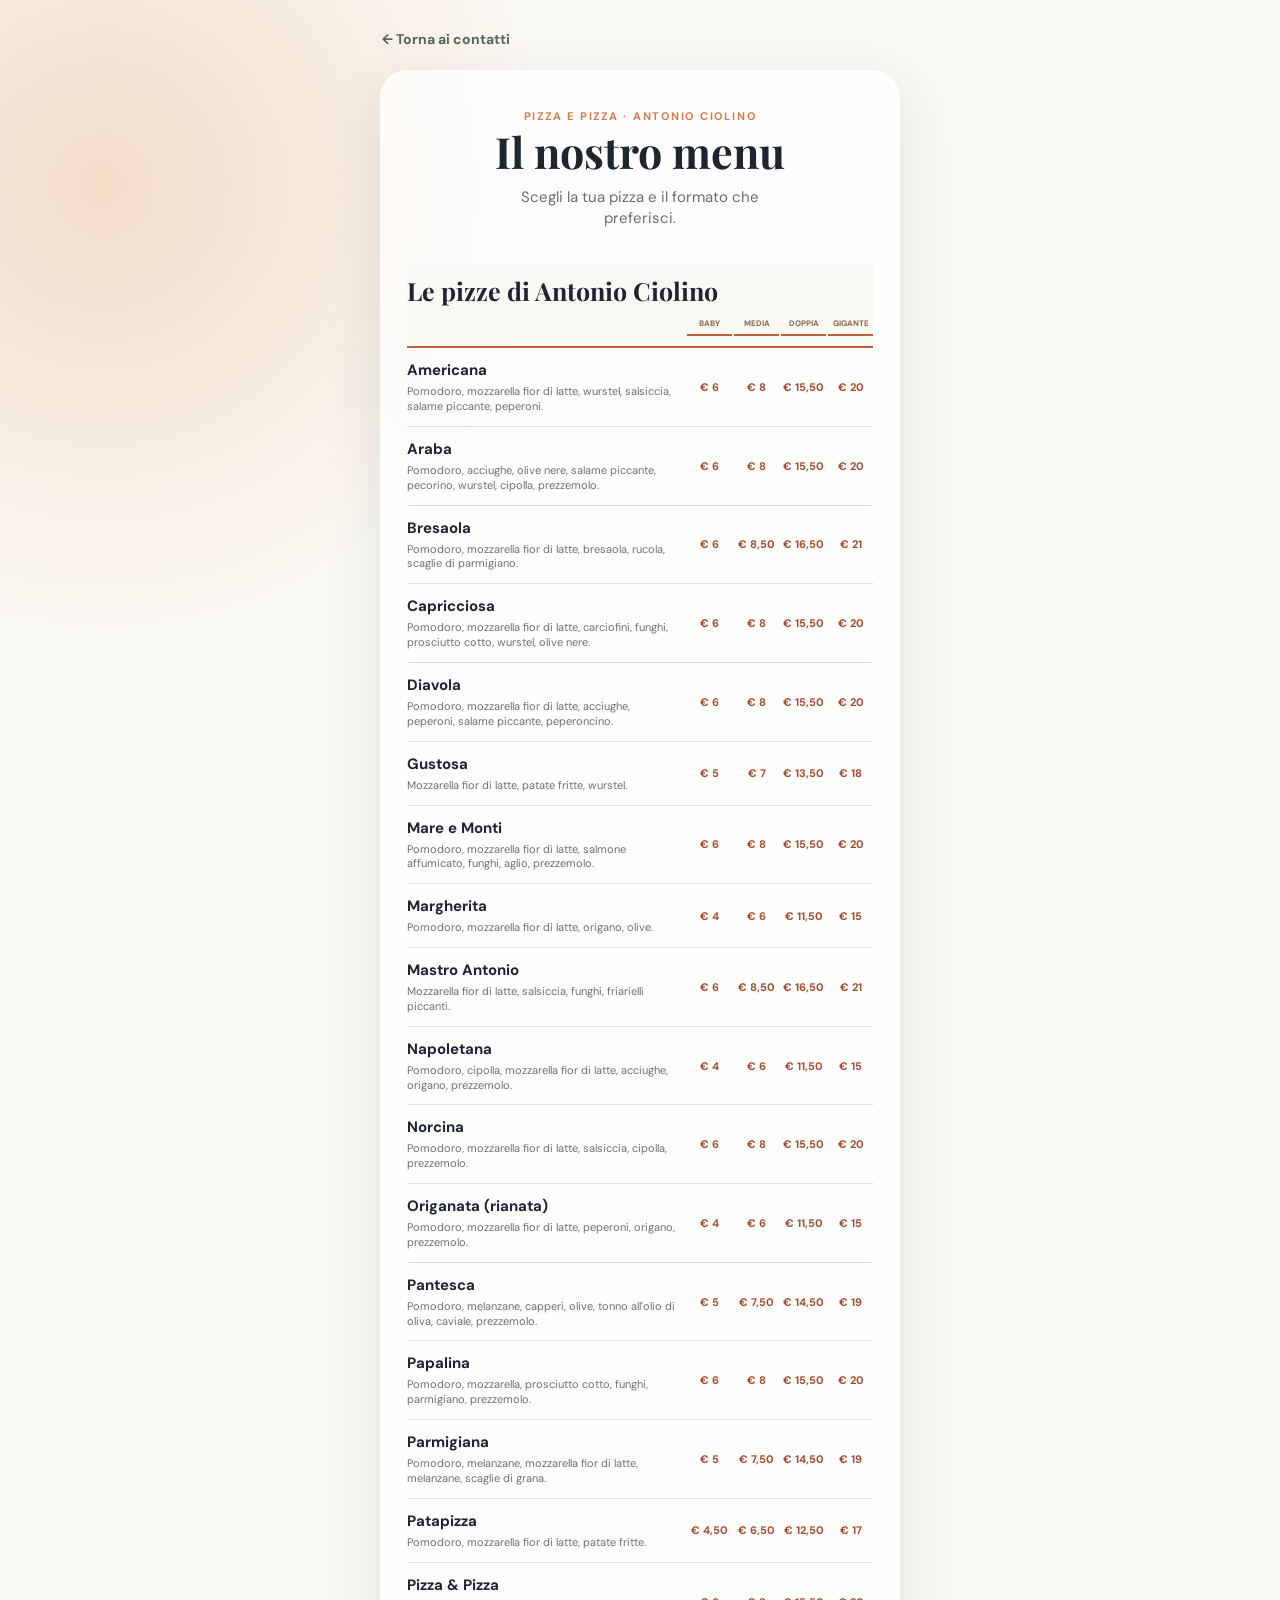
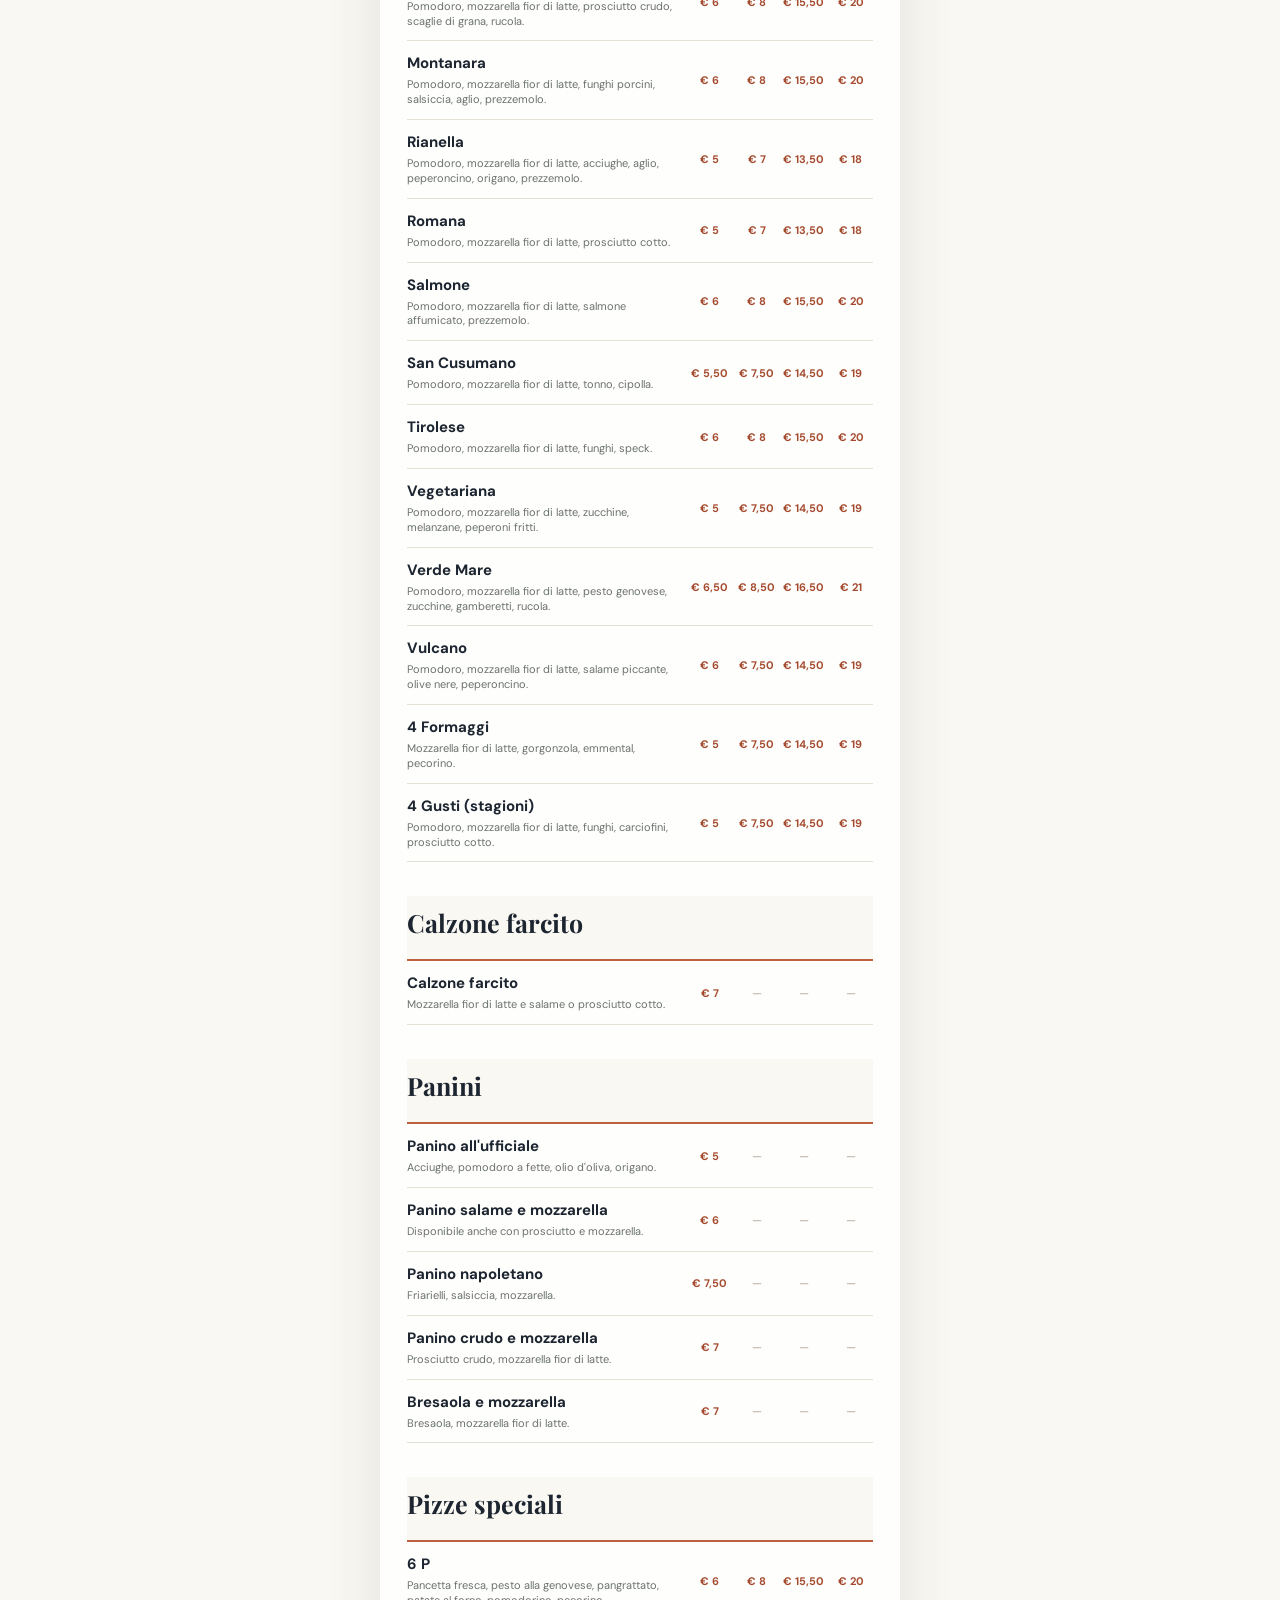
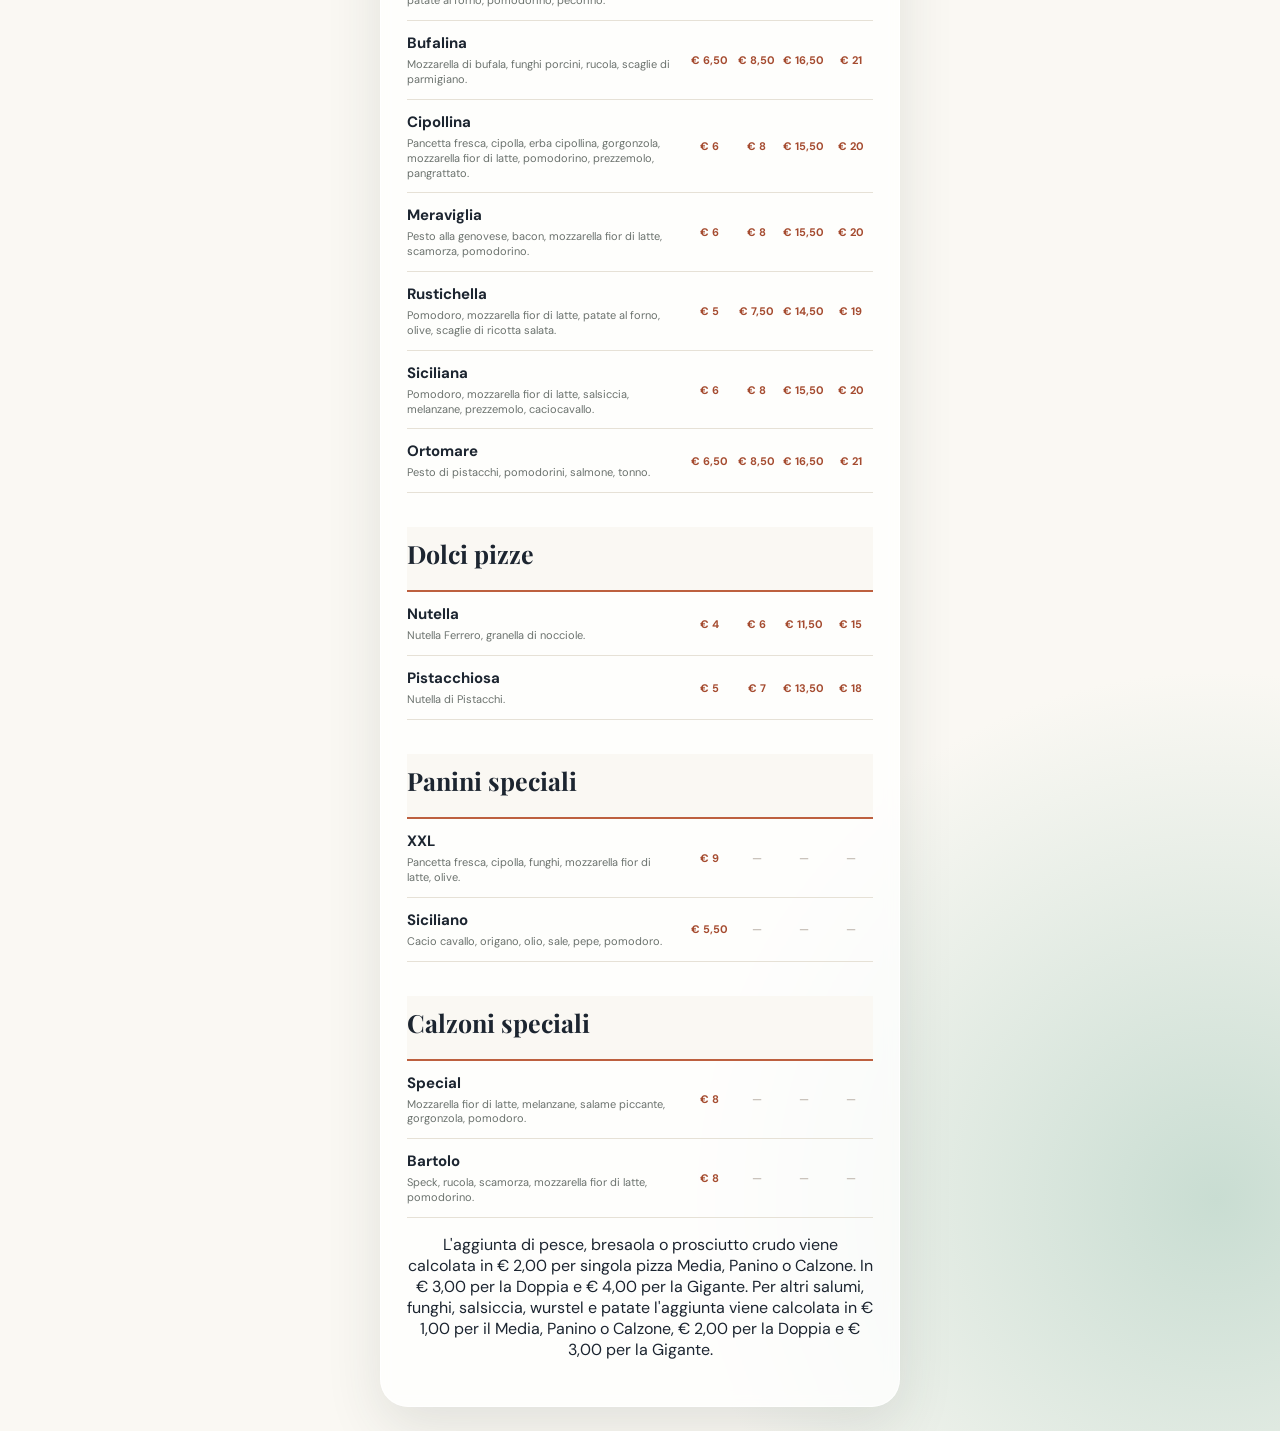
==== menu.html @ fe11ce87 "Refactor menu sections with sticky headers" ====
<!doctype html>
<html lang="it">
  <head>
    <meta charset="UTF-8" />
    <meta name="viewport" content="width=device-width, initial-scale=1.0" />
    <meta name="theme-color" content="#111827" />
    <title>Menu | Pizza e Pizza</title>
    <link rel="preconnect" href="https://fonts.googleapis.com" />
    <link rel="preconnect" href="https://fonts.gstatic.com" crossorigin />
    <link href="https://fonts.googleapis.com/css2?family=DM+Sans:wght@400;500;600;700&family=Playfair+Display:wght@600;700&display=swap" rel="stylesheet" />
    <link rel="stylesheet" href="style.css" />
  </head>
  <body>
    <main class="page-shell menu-page">
      <a class="back" href="index.html">← Torna ai contatti</a>
      <section class="card">
        <p class="eyebrow">PIZZA E PIZZA · ANTONIO CIOLINO</p>
        <h1>Il nostro menu</h1>
        <p class="intro">Scegli la tua pizza e il formato che preferisci.</p>

        <section class="menu-section">
          <div class="menu-sticky">
            <h2>Le pizze di Antonio Ciolino</h2>
            <section class="format-key" aria-label="Legenda dei formati">
              <span>Baby</span><span>Media</span><span>Doppia</span><span>Gigante</span>
            </section>
          </div>
          <div class="menu-list">
            <article class="item"><h3>Americana</h3><p>Pomodoro, mozzarella fior di latte, wurstel, salsiccia, salame piccante, peperoni.</p><b>€ 6 · 8 · 15,50 · 20</b></article>
            <article class="item"><h3>Araba</h3><p>Pomodoro, acciughe, olive nere, salame piccante, pecorino, wurstel, cipolla, prezzemolo.</p><b>€ 6 · 8 · 15,50 · 20</b></article>
            <article class="item"><h3>Bresaola</h3><p>Pomodoro, mozzarella fior di latte, bresaola, rucola, scaglie di parmigiano.</p><b>€ 6 · 8,50 · 16,50 · 21</b></article>
            <article class="item"><h3>Capricciosa</h3><p>Pomodoro, mozzarella fior di latte, carciofini, funghi, prosciutto cotto, wurstel, olive nere.</p><b>€ 6 · 8 · 15,50 · 20</b></article>
            <article class="item"><h3>Diavola</h3><p>Pomodoro, mozzarella fior di latte, acciughe, peperoni, salame piccante, peperoncino.</p><b>€ 6 · 8 · 15,50 · 20</b></article>
            <article class="item"><h3>Gustosa</h3><p>Mozzarella fior di latte, patate fritte, wurstel.</p><b>€ 5 · 7 · 13,50 · 18</b></article>
            <article class="item"><h3>Mare e Monti</h3><p>Pomodoro, mozzarella fior di latte, salmone affumicato, funghi, aglio, prezzemolo.</p><b>€ 6 · 8 · 15,50 · 20</b></article>
            <article class="item"><h3>Margherita</h3><p>Pomodoro, mozzarella fior di latte, origano, olive.</p><b>€ 4 · 6 · 11,50 · 15</b></article>
            <article class="item"><h3>Mastro Antonio</h3><p>Mozzarella fior di latte, salsiccia, funghi, friarielli piccanti.</p><b>€ 6 · 8,50 · 16,50 · 21</b></article>
            <article class="item"><h3>Napoletana</h3><p>Pomodoro, cipolla, mozzarella fior di latte, acciughe, origano, prezzemolo.</p><b>€ 4 · 6 · 11,50 · 15</b></article>
            <article class="item"><h3>Norcina</h3><p>Pomodoro, mozzarella fior di latte, salsiccia, cipolla, prezzemolo.</p><b>€ 6 · 8 · 15,50 · 20</b></article>
            <article class="item"><h3>Origanata (rianata)</h3><p>Pomodoro, mozzarella fior di latte, peperoni, origano, prezzemolo.</p><b>€ 4 · 6 · 11,50 · 15</b></article>
            <article class="item"><h3>Pantesca</h3><p>Pomodoro, melanzane, capperi, olive, tonno all'olio di oliva, caviale, prezzemolo.</p><b>€ 5 · 7,50 · 14,50 · 19</b></article>
            <article class="item"><h3>Papalina</h3><p>Pomodoro, mozzarella, prosciutto cotto, funghi, parmigiano, prezzemolo.</p><b>€ 6 · 8 · 15,50 · 20</b></article>
            <article class="item"><h3>Parmigiana</h3><p>Pomodoro, melanzane, mozzarella fior di latte, melanzane, scaglie di grana.</p><b>€ 5 · 7,50 · 14,50 · 19</b></article>
            <article class="item"><h3>Patapizza</h3><p>Pomodoro, mozzarella fior di latte, patate fritte.</p><b>€ 4,50 · 6,50 · 12,50 · 17</b></article>
            <article class="item"><h3>Pizza & Pizza</h3><p>Pomodoro, mozzarella fior di latte, prosciutto crudo, scaglie di grana, rucola.</p><b>€ 6 · 8 · 15,50 · 20</b></article>
            <article class="item"><h3>Montanara</h3><p>Pomodoro, mozzarella fior di latte, funghi porcini, salsiccia, aglio, prezzemolo.</p><b>€ 6 · 8 · 15,50 · 20</b></article>
            <article class="item"><h3>Rianella</h3><p>Pomodoro, mozzarella fior di latte, acciughe, aglio, peperoncino, origano, prezzemolo.</p><b>€ 5 · 7 · 13,50 · 18</b></article>
            <article class="item"><h3>Romana</h3><p>Pomodoro, mozzarella fior di latte, prosciutto cotto.</p><b>€ 5 · 7 · 13,50 · 18</b></article>
            <article class="item"><h3>Salmone</h3><p>Pomodoro, mozzarella fior di latte, salmone affumicato, prezzemolo.</p><b>€ 6 · 8 · 15,50 · 20</b></article>
            <article class="item"><h3>San Cusumano</h3><p>Pomodoro, mozzarella fior di latte, tonno, cipolla.</p><b>€ 5,50 · 7,50 · 14,50 · 19</b></article>
            <article class="item"><h3>Tirolese</h3><p>Pomodoro, mozzarella fior di latte, funghi, speck.</p><b>€ 6 · 8 · 15,50 · 20</b></article>
            <article class="item"><h3>Vegetariana</h3><p>Pomodoro, mozzarella fior di latte, zucchine, melanzane, peperoni fritti.</p><b>€ 5 · 7,50 · 14,50 · 19</b></article>
            <article class="item"><h3>Verde Mare</h3><p>Pomodoro, mozzarella fior di latte, pesto genovese, zucchine, gamberetti, rucola.</p><b>€ 6,50 · 8,50 · 16,50 · 21</b></article>
            <article class="item"><h3>Vulcano</h3><p>Pomodoro, mozzarella fior di latte, salame piccante, olive nere, peperoncino.</p><b>€ 6 · 7,50 · 14,50 · 19</b></article>
            <article class="item"><h3>4 Formaggi</h3><p>Mozzarella fior di latte, gorgonzola, emmental, pecorino.</p><b>€ 5 · 7,50 · 14,50 · 19</b></article>
            <article class="item"><h3>4 Gusti (stagioni)</h3><p>Pomodoro, mozzarella fior di latte, funghi, carciofini, prosciutto cotto.</p><b>€ 5 · 7,50 · 14,50 · 19</b></article>
          </div>
        </section>

        <section class="menu-section compact">
          <div class="menu-sticky"><h2>Calzone farcito</h2></div>
          <div class="menu-list">
            <article class="item"><h3>Calzone farcito</h3><p>Mozzarella fior di latte e salame o prosciutto cotto.</p><b>€ 7</b></article>
          </div>
        </section>

        <section class="menu-section compact">
          <div class="menu-sticky"><h2>Panini</h2></div>
          <div class="menu-list">
            <article class="item"><h3>Panino all'ufficiale</h3><p>Acciughe, pomodoro a fette, olio d'oliva, origano.</p><b>€ 5</b></article>
            <article class="item"><h3>Panino salame e mozzarella</h3><p>Disponibile anche con prosciutto e mozzarella.</p><b>€ 6</b></article>
            <article class="item"><h3>Panino napoletano</h3><p>Friarielli, salsiccia, mozzarella.</p><b>€ 7,50</b></article>
            <article class="item"><h3>Panino crudo e mozzarella</h3><p>Prosciutto crudo, mozzarella fior di latte.</p><b>€ 7</b></article>
            <article class="item"><h3>Bresaola e mozzarella</h3><p>Bresaola, mozzarella fior di latte.</p><b>€ 7</b></article>
          </div>
        </section>

        <section class="menu-section compact">
          <div class="menu-sticky"><h2>Pizze speciali</h2></div>
          <div class="menu-list">
            <article class="item"><h3>6 P</h3><p>Pancetta fresca, pesto alla genovese, pangrattato, patate al forno, pomodorino, pecorino.</p><b>€ 6 · 8 · 15,50 · 20</b></article>
            <article class="item"><h3>Bufalina</h3><p>Mozzarella di bufala, funghi porcini, rucola, scaglie di parmigiano.</p><b>€ 6,50 · 8,50 · 16,50 · 21</b></article>
            <article class="item"><h3>Cipollina</h3><p>Pancetta fresca, cipolla, erba cipollina, gorgonzola, mozzarella fior di latte, pomodorino, prezzemolo, pangrattato.</p><b>€ 6 · 8 · 15,50 · 20</b></article>
            <article class="item"><h3>Meraviglia</h3><p>Pesto alla genovese, bacon, mozzarella fior di latte, scamorza, pomodorino.</p><b>€ 6 · 8 · 15,50 · 20</b></article>
            <article class="item"><h3>Rustichella</h3><p>Pomodoro, mozzarella fior di latte, patate al forno, olive, scaglie di ricotta salata.</p><b>€ 5 · 7,50 · 14,50 · 19</b></article>
            <article class="item"><h3>Siciliana</h3><p>Pomodoro, mozzarella fior di latte, salsiccia, melanzane, prezzemolo, caciocavallo.</p><b>€ 6 · 8 · 15,50 · 20</b></article>
            <article class="item"><h3>Ortomare</h3><p>Pesto di pistacchi, pomodorini, salmone, tonno.</p><b>€ 6,50 · 8,50 · 16,50 · 21</b></article>
          </div>
        </section>

        <section class="menu-section compact">
          <div class="menu-sticky"><h2>Dolci pizze</h2></div>
          <div class="menu-list">
            <article class="item"><h3>Nutella</h3><p>Nutella Ferrero, granella di nocciole.</p><b>€ 4 · 6 · 11,50 · 15</b></article>
            <article class="item"><h3>Pistacchiosa</h3><p>Nutella di Pistacchi.</p><b>€ 5 · 7 · 13,50 · 18</b></article>
          </div>
        </section>
        <section class="menu-section compact">
          <div class="menu-sticky"><h2>Panini speciali</h2></div>
          <div class="menu-list">
            <article class="item"><h3>XXL</h3><p>Pancetta fresca, cipolla, funghi, mozzarella fior di latte, olive.</p><b>€ 9</b></article>
            <article class="item"><h3>Siciliano</h3><p>Cacio cavallo, origano, olio, sale, pepe, pomodoro.</p><b>€ 5,50</b></article>
          </div>
        </section>
        <section class="menu-section compact">
          <div class="menu-sticky"><h2>Calzoni speciali</h2></div>
          <div class="menu-list">
            <article class="item"><h3>Special</h3><p>Mozzarella fior di latte, melanzane, salame piccante, gorgonzola, pomodoro.</p><b>€ 8</b></article>
            <article class="item"><h3>Bartolo</h3><p>Speck, rucola, scamorza, mozzarella fior di latte, pomodorino.</p><b>€ 8</b></article>
          </div>
        </section>

        <p class="supplement-note">L'aggiunta di pesce, bresaola o prosciutto crudo viene calcolata in € 2,00 per singola pizza Media, Panino o Calzone. In € 3,00 per la Doppia e € 4,00 per la Gigante. Per altri salumi, funghi, salsiccia, wurstel e patate l'aggiunta viene calcolata in € 1,00 per il Media, Panino o Calzone, € 2,00 per la Doppia e € 3,00 per la Gigante.</p>
      </section>
    </main>
    <script>
      document.querySelectorAll('.item b').forEach((price) => {
        const values = price.textContent.replace('€', '').split('·').map((value) => value.trim());
        const labels = ['Baby', 'Media', 'Doppia', 'Gigante'];
        price.innerHTML = labels.map((label, index) =>
          `<span class="price ${values[index] ? '' : 'empty'}"><small>${label}</small><strong>${values[index] ? '€ ' + values[index] : '—'}</strong></span>`
        ).join('');
      });
    </script>
  </body>
</html>
---- style.css ----
:root {
  --ink: #1c2530;
  --cream: #faf8f3;
  --line: #e6e1d6;
  --accent: #d9774d;
  --sage: #cbd8ce;
}

* { box-sizing: border-box; }

body {
  margin: 0;
  min-height: 100vh;
  color: var(--ink);
  font-family: "DM Sans", sans-serif;
  background: radial-gradient(circle at 8% 4%, #f4ddc9 0, transparent 28rem), radial-gradient(circle at 95% 95%, #c9ddd2 0, transparent 33rem), var(--cream);
}

.page-shell {
  width: min(100%, 560px);
  min-height: 100vh;
  margin: auto;
  padding: 32px 20px 24px;
  display: flex;
  flex-direction: column;
  justify-content: center;
}

.card {
  padding: 38px 26px 30px;
  text-align: center;
  border: 1px solid rgba(255, 255, 255, .72);
  border-radius: 28px;
  background: rgba(255, 255, 255, .76);
  box-shadow: 0 20px 55px rgba(44, 54, 48, .12);
  backdrop-filter: blur(7px);
}

.logo {
  width: 116px;
  height: 116px;
  display: block;
  margin: 0 auto 22px;
  object-fit: contain;
}

.eyebrow { margin: 0 0 6px; color: var(--accent); font-size: 11px; font-weight: 700; letter-spacing: .16em; }
h1 { margin: 0; font-family: "Playfair Display", serif; font-size: clamp(32px, 9vw, 43px); line-height: 1.04; }
.owner { margin: 5px 0 0; color: #65706b; font-size: 13px; font-weight: 600; }
.intro { margin: 13px auto 19px; max-width: 290px; color: #65706b; font-size: 15px; line-height: 1.45; }
.reviews { display: grid; grid-template-columns: 36px 1fr; align-items: center; padding: 10px 14px; margin-bottom: 18px; color: var(--ink); text-align: left; text-decoration: none; border: 1px solid #f1d4aa; border-radius: 15px; background: #fff8ea; transition: transform .18s ease, box-shadow .18s ease; }
.reviews:hover, .reviews:focus-visible { transform: translateY(-2px); box-shadow: 0 8px 18px rgba(145, 102, 31, .12); outline: none; }
.reviews strong { display: block; font-size: 14px; }.reviews small { display: block; margin-top: 2px; color: #827363; font-size: 12px; }.star { color: #f4a800; font-size: 25px; }
.links { display: grid; gap: 11px; }

.link {
  min-height: 60px;
  display: grid;
  grid-template-columns: 34px 1fr;
  align-items: center;
  padding: 9px 15px;
  color: var(--ink);
  text-decoration: none;
  font-weight: 600;
  text-align: left;
  border: 1px solid var(--line);
  border-radius: 15px;
  background: rgba(255, 255, 255, .7);
  transition: transform .18s ease, box-shadow .18s ease, border-color .18s ease;
}
.link:hover, .link:focus-visible { transform: translateY(-2px); border-color: var(--sage); box-shadow: 0 8px 18px rgba(35, 54, 43, .1); outline: none; }
.icon { font-size: 23px; font-weight: 700; line-height: 1; }
.facebook .icon { color: #1877f2; font-family: Arial, sans-serif; }
.instagram .icon { color: #d14e7e; }
.whatsapp .icon { color: #28a967; }
.maps .icon { color: #d85446; }
.web .icon { color: #476c98; }
.menu .icon { color: #c0643a; }
.phone-link span:nth-child(2) { white-space: nowrap; }
.disabled { opacity: .64; }
.divider { width: 55px; height: 1px; margin: 25px auto 18px; background: var(--line); }
.address, .phone { margin: 0; color: #68716d; font-size: 13px; }
.phone { display: inline-block; margin-top: 8px; color: var(--ink); font-weight: 700; text-decoration: none; }
footer { padding: 18px 0 0; color: #66716b; font-size: 12px; text-align: center; }
.menu-page { gap: 14px; justify-content: flex-start; padding-top: 22px; }
.back { align-self: flex-start; padding: 8px 2px; color: #56645c; font-size: 14px; font-weight: 700; text-decoration: none; }
.menu-note { margin-top: 30px; padding: 22px 17px; border-radius: 16px; background: #fff8ea; color: #665f54; }.menu-note span { font-size: 32px; }.menu-note p { margin: 10px 0 0; font-size: 14px; line-height: 1.5; }
.format-key { width: 186px; display: grid; grid-template-columns: repeat(4, 1fr); gap: 2px; margin: -5px 0 10px auto; color: #8a654e; font-size: 8px; font-weight: 700; text-align: center; text-transform: uppercase; }.format-key span { padding: 6px 1px; border-bottom: 2px solid #bd603f; }
.menu-section { margin-top: 34px; text-align: left; }
.menu-sticky {
  position: sticky;
  top: 0;
  z-index: 5;
  padding: 10px 0;
  background: rgba(250, 248, 243, .94);
  backdrop-filter: blur(6px);
  border-bottom: 2px solid #bd603f;
}
.menu-sticky h2 {
  margin: 0 0 10px;
  font-family: "Playfair Display", serif;
  font-size: 25px;
}
.menu-sticky .format-key { margin: -5px 0 0 auto; }
.menu-list { border-top: none; }.item { display: grid; grid-template-columns: minmax(0, 1fr) 186px; column-gap: 12px; padding: 12px 0; border-bottom: 1px solid var(--line); }.item h3 { grid-column: 1; margin: 0; font-size: 15px; }.item p { grid-column: 1; margin: 4px 0 0; color: #6b726d; font-size: 11px; line-height: 1.35; }.item b { grid-column: 2; grid-row: 1 / span 2; display: grid; grid-template-columns: repeat(4, 1fr); gap: 2px; align-self: center; color: #a54c30; font-size: 11px; text-align: center; }.price { display: grid; gap: 3px; min-width: 0; }.price small { display: none; }.price strong { font-size: 11px; white-space: nowrap; }.price.empty { color: #c8c1b9; }.menu-footnote { margin: 28px 2px 0; color: #777b77; font-size: 11px; line-height: 1.45; text-align: left; }
@media (max-width: 450px) { .format-key { width: 162px; grid-template-columns: repeat(4, 1fr); }.item { grid-template-columns: minmax(0, 1fr) 162px; }.item b { grid-template-columns: repeat(4, 1fr); }.price strong { font-size: 10px; }.item h3 { font-size: 14px; }.item p { font-size: 10px; } }

@media (max-width: 380px) { .page-shell { padding: 15px 13px; } .card { padding: 28px 18px 23px; } }
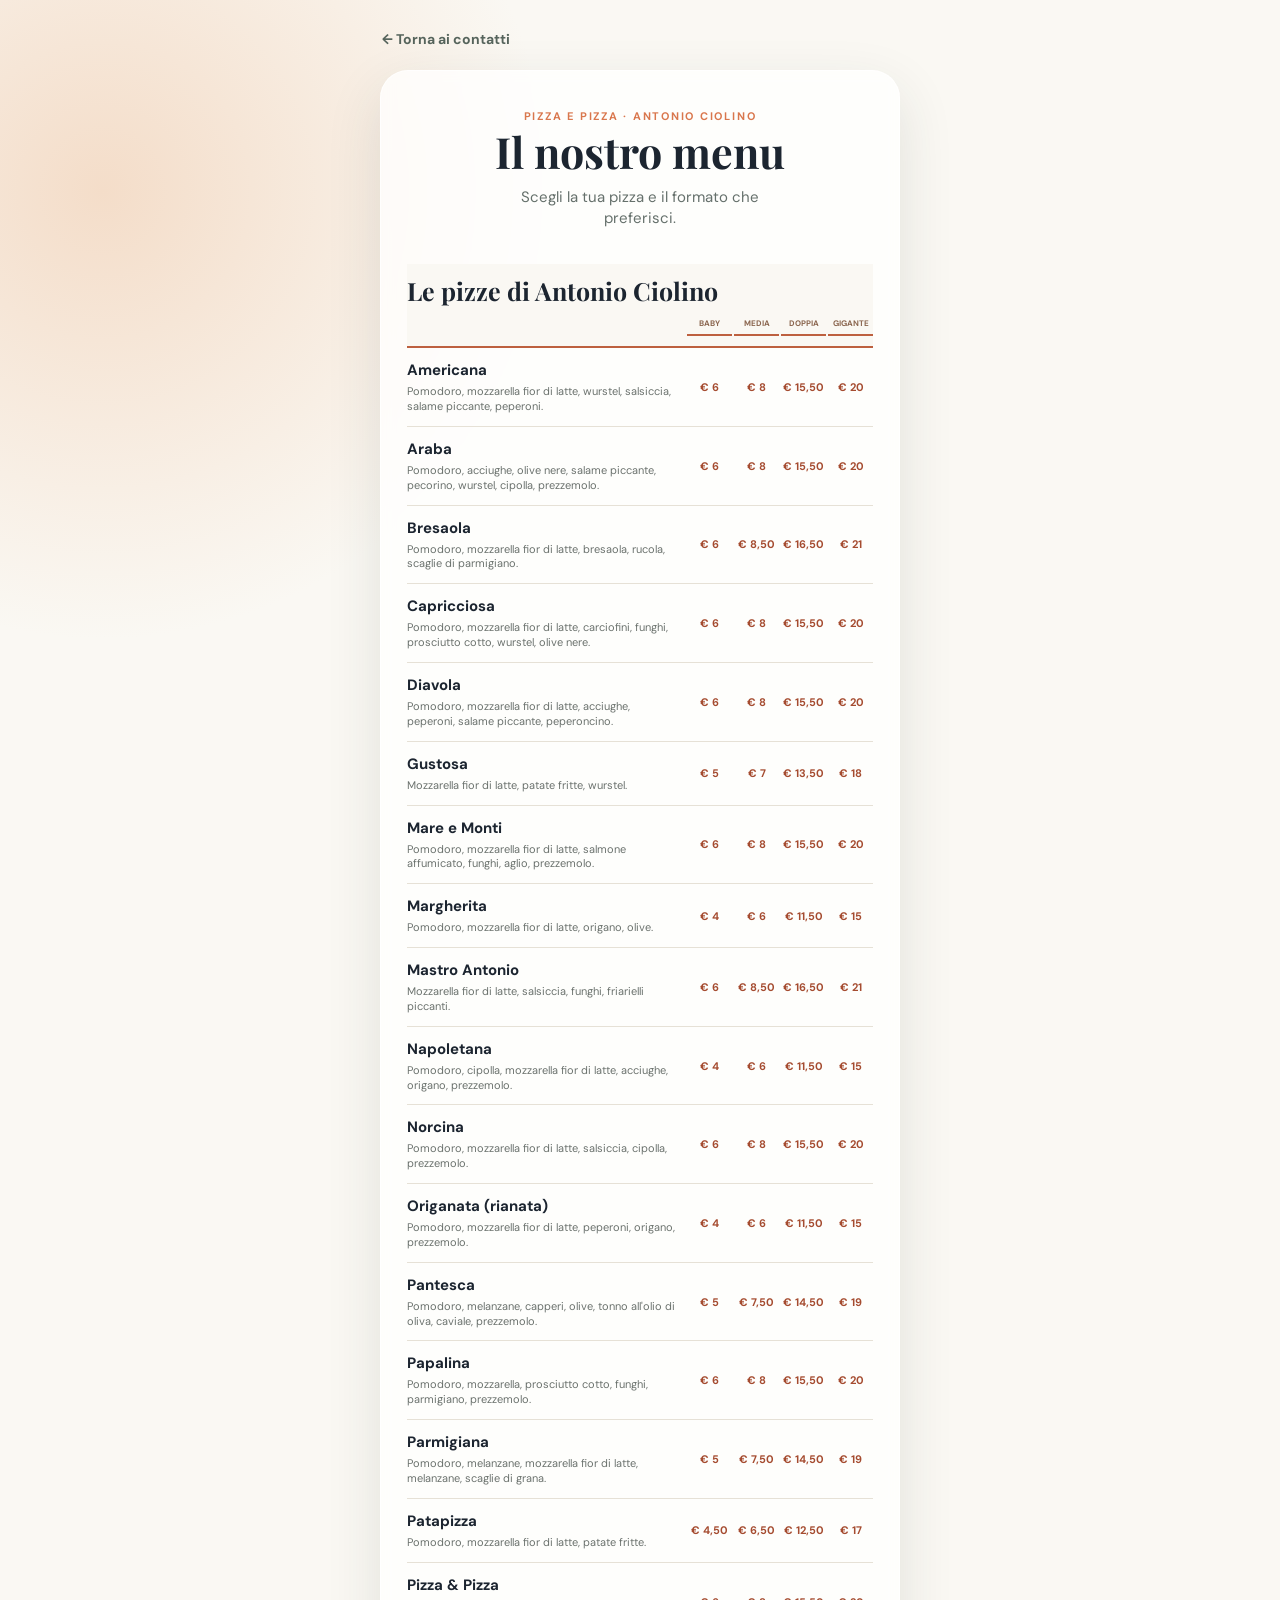
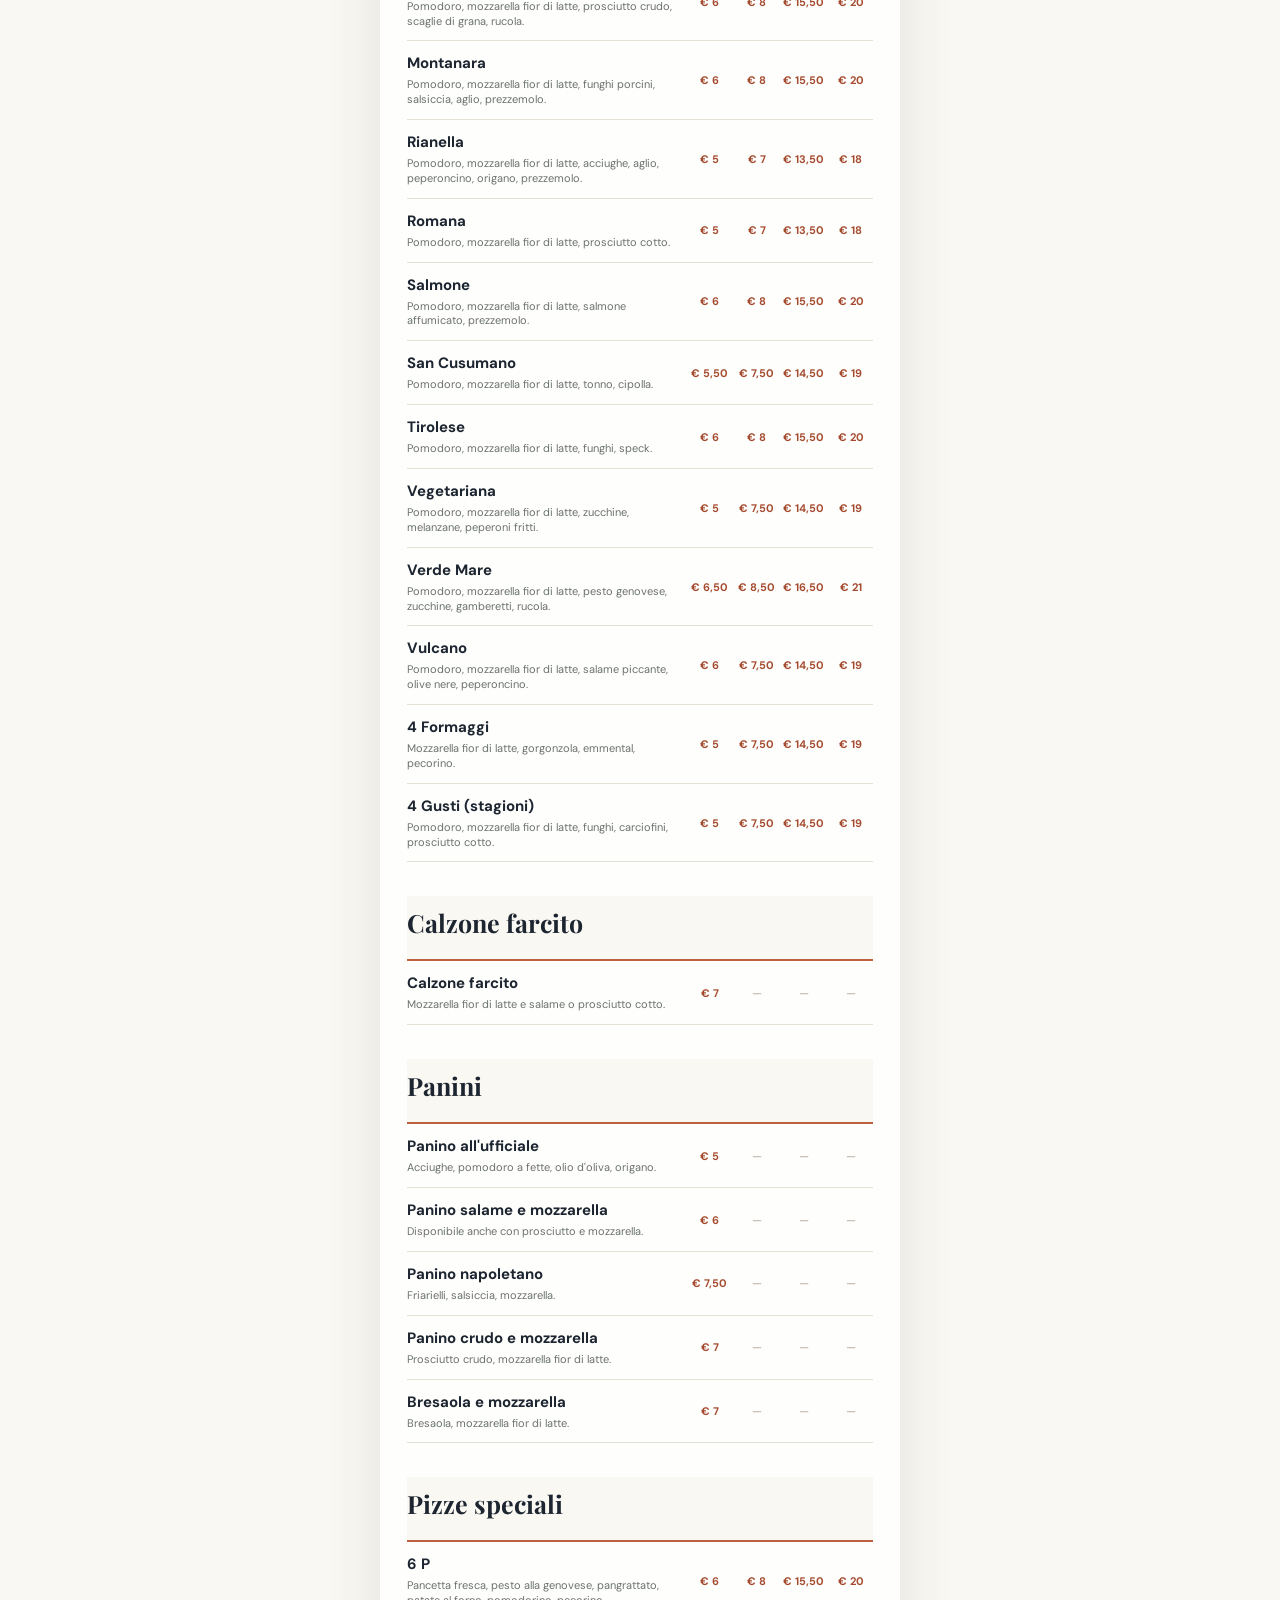
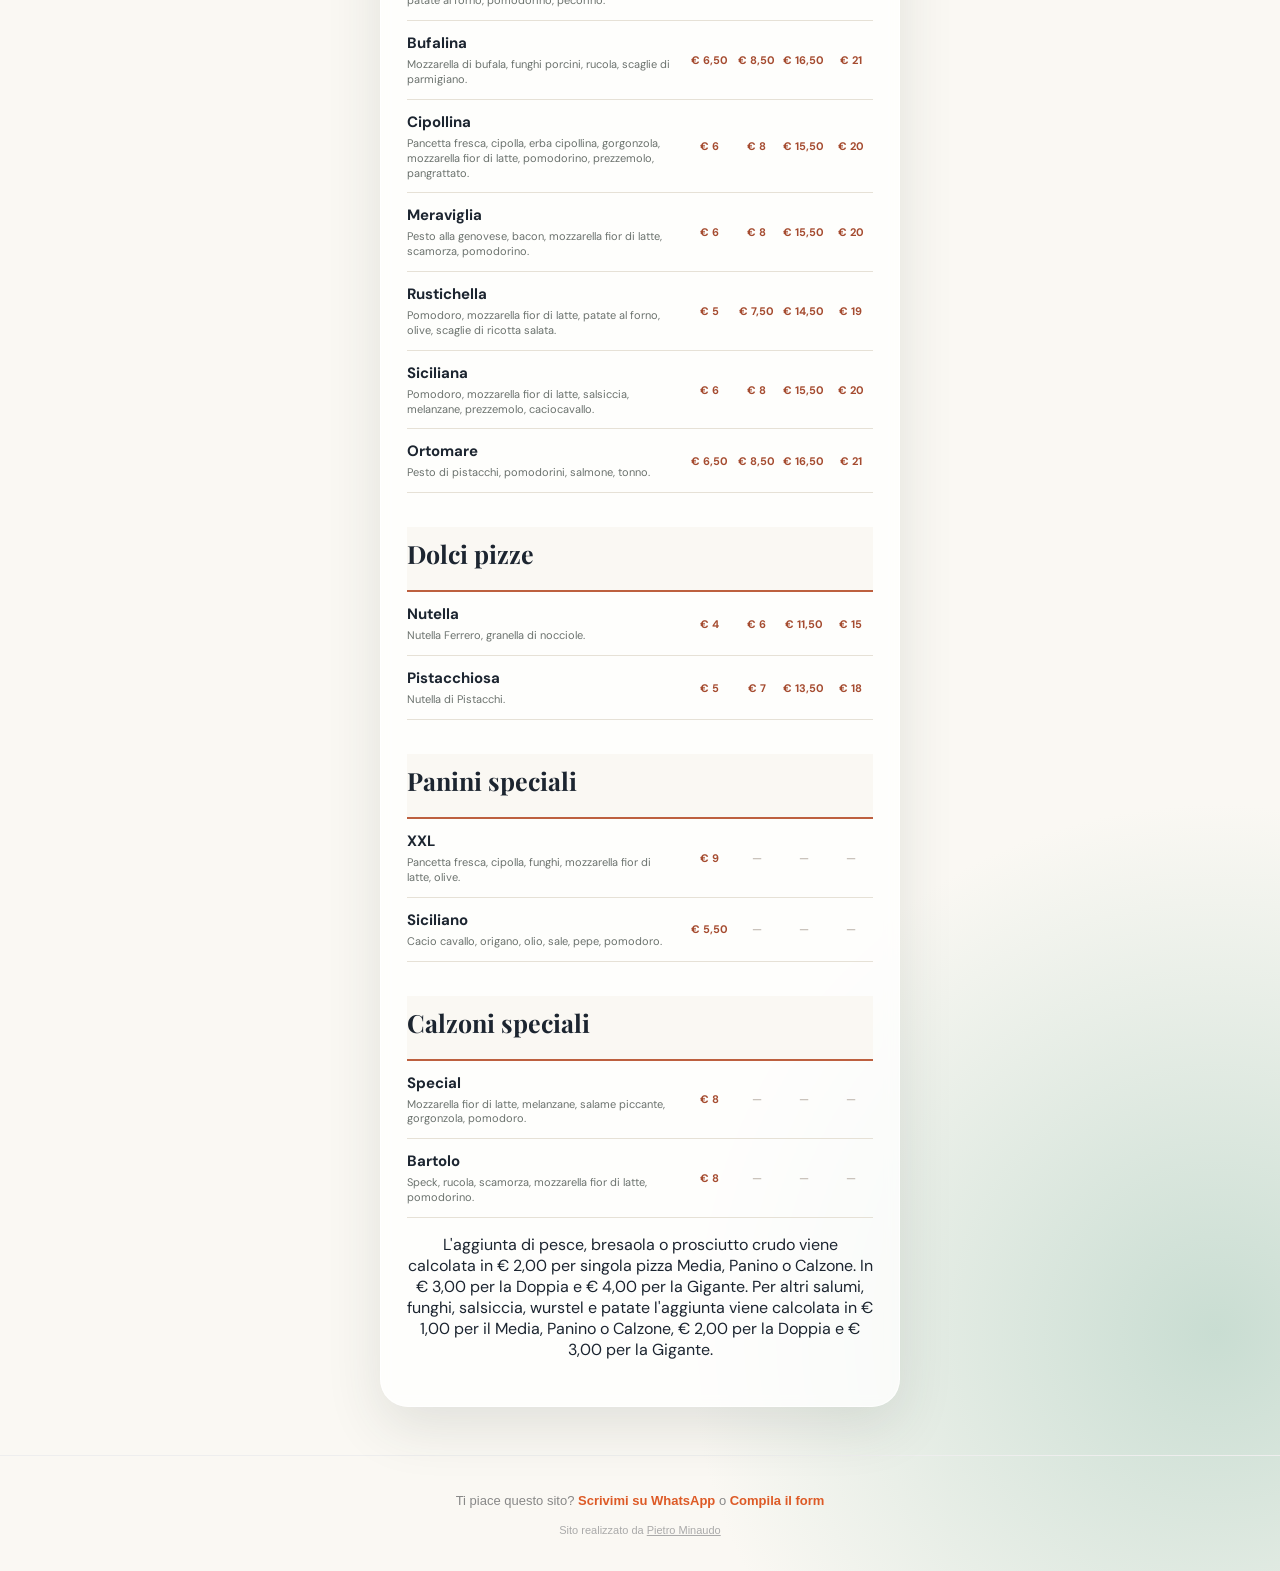
==== commit b71d8bca: "Add footer with WhatsApp and form links Added footer with contact information and form link." ====
--- a/menu.html
+++ b/menu.html
@@ -122,5 +122,23 @@
         ).join('');
       });
     </script>
+    <footer style="text-align:center; padding:24px 16px; margin-top:24px; font-family:Arial, sans-serif; border-top:1px solid #eee;">
+  <p style="font-size:13px; color:#888; margin-bottom:16px;">
+    Ti piace questo sito? 
+    <a href="https://wa.me/393913756683" target="_blank" rel="noopener" 
+       style="color:#dd5a26; font-weight:bold; text-decoration:none;">
+      Scrivimi su WhatsApp
+    </a>
+     o 
+    <a href="https://docs.google.com/forms/d/e/1FAIpQLSelDwKMpJ8apmw79YHEwAbJLjr5-dKTVPeS13PvKXPQIYI86A/viewform" target="_blank" rel="noopener" 
+       style="color:#dd5a26; font-weight:bold; text-decoration:none;">
+      Compila il form
+    </a>
+  </p>
+
+  <p style="font-size:11px; color:#aaa; margin-top:16px;">
+    Sito realizzato da <a href="https://wa.me/393913756683" style="color:#aaa; text-decoration:underline;">Pietro Minaudo</a>
+  </p>
+</footer>
   </body>
 </html>
